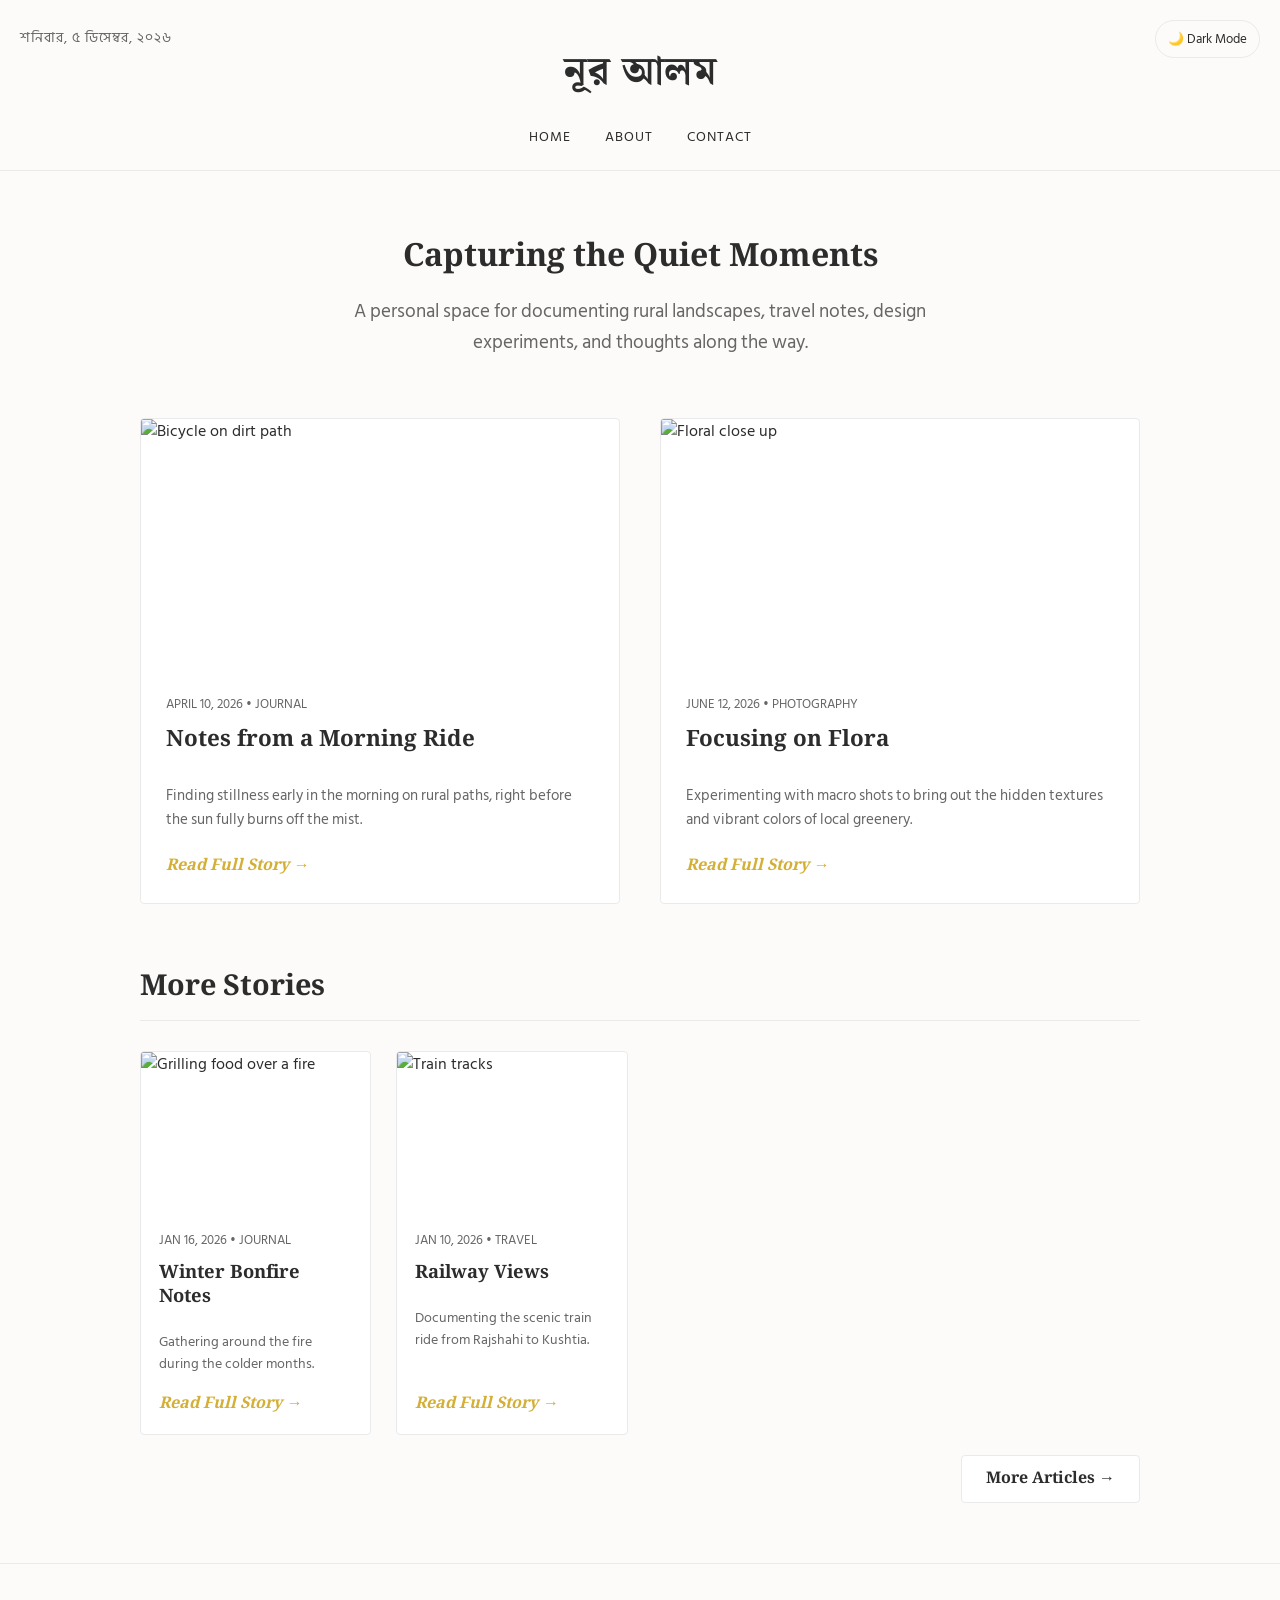
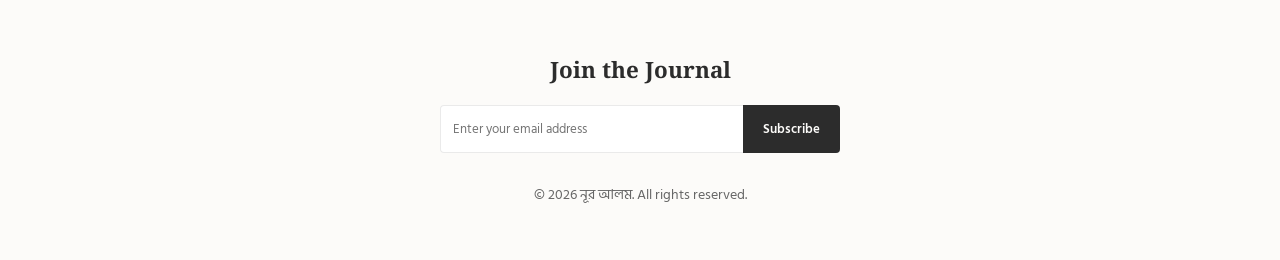
==== index.html @ 01875723 "Initial commit" ====
<!DOCTYPE html>
<html lang="bn">
<head>
    <meta charset="UTF-8">
    <meta name="viewport" content="width=device-width, initial-scale=1.0">
    <title>নূর আলম | Home</title>
    <link rel="preconnect" href="https://fonts.googleapis.com">
    <link rel="preconnect" href="https://fonts.gstatic.com" crossorigin>
    <link href="https://fonts.googleapis.com/css2?family=Hind+Siliguri:wght@300;400;600&family=Noto+Naskh+Arabic:wght@400;700&family=Noto+Serif+Bengali:wght@400;700&display=swap" rel="stylesheet">
    <link rel="stylesheet" href="style.css">
</head>
<body>

    <header>
        <div class="container">
            <span id="current-date" class="header-date"></span>
            <button id="theme-toggle">🌙 Dark Mode</button>
            <a href="index.html" class="logo">নূর আলম</a>
            <nav>
                <a href="index.html">Home</a>
                <a href="about.html">About</a>
                <a href="contact.html">Contact</a>
            </nav>
        </div>
    </header>

    <main class="container">
        <section class="hero">
            <h2>Capturing the Quiet Moments</h2>
            <p>A personal space for documenting rural landscapes, travel notes, design experiments, and thoughts along the way.</p>
        </section>

        <!-- TOP SECTION: BIG FEATURED ARTICLES -->
        <section class="blog-grid">
            <article class="post-card">
                <img src="https://images.unsplash.com/photo-1471506480208-91b3a4cc78be?auto=format&fit=crop&w=800&q=80" alt="Bicycle on dirt path" class="post-image">
                <div class="post-content">
                    <span class="post-meta">April 10, 2026 • Journal</span>
                    <h3 class="post-title"><a href="post-ride.html">Notes from a Morning Ride</a></h3>
                    <p class="post-excerpt">Finding stillness early in the morning on rural paths, right before the sun fully burns off the mist.</p>
                    <a href="post-ride.html" class="read-more">Read Full Story →</a>
                </div>
            </article>

            <article class="post-card">
                <img src="https://images.unsplash.com/photo-1490750967868-88aa4486c946?auto=format&fit=crop&w=800&q=80" alt="Floral close up" class="post-image">
                <div class="post-content">
                    <span class="post-meta">June 12, 2026 • Photography</span>
                    <h3 class="post-title"><a href="#">Focusing on Flora</a></h3>
                    <p class="post-excerpt">Experimenting with macro shots to bring out the hidden textures and vibrant colors of local greenery.</p>
                    <a href="#" class="read-more">Read Full Story →</a>
                </div>
            </article>
        </section>

        <!-- BOTTOM SECTION: COMPACT ARTICLES -->
        <h3 class="section-title">More Stories</h3>
        
        <section class="more-stories-grid">
            <article class="post-card">
                <img src="https://images.unsplash.com/photo-1555939594-58d7cb561ad1?auto=format&fit=crop&w=500&q=80" alt="Grilling food over a fire" class="small-post-image">
                <div class="post-content">
                    <span class="post-meta">Jan 16, 2026 • Journal</span>
                    <h3 class="post-title"><a href="#">Winter Bonfire Notes</a></h3>
                    <p class="post-excerpt">Gathering around the fire during the colder months.</p>
                    <a href="#" class="read-more">Read Full Story →</a>
                </div>
            </article>

            <article class="post-card">
                <img src="https://images.unsplash.com/photo-1541348263662-e068f62f3f72?auto=format&fit=crop&w=500&q=80" alt="Train tracks" class="small-post-image">
                <div class="post-content">
                    <span class="post-meta">Jan 10, 2026 • Travel</span>
                    <h3 class="post-title"><a href="#">Railway Views</a></h3>
                    <p class="post-excerpt">Documenting the scenic train ride from Rajshahi to Kushtia.</p>
                    <a href="#" class="read-more">Read Full Story →</a>
                </div>
            </article>
        </section>

        <!-- MORE ARTICLES BUTTON -->
        <div class="more-articles-container">
            <a href="all-articles.html" class="btn-more">More Articles →</a>
        </div>
    </main>

    <footer>
        <div class="container">
            <div class="newsletter">
                <h4 class="newsletter-title">Join the Journal</h4>
                <form class="newsletter-form" onsubmit="event.preventDefault(); alert('Thank you for subscribing!');">
                    <input type="email" placeholder="Enter your email address" required>
                    <button type="submit">Subscribe</button>
                </form>
            </div>
            <p>&copy; 2026 নূর আলম. All rights reserved.</p>
        </div>
    </footer>

    <script>
        const btn = document.getElementById('theme-toggle');
        if(localStorage.getItem('theme') === 'dark') { document.documentElement.setAttribute('data-theme', 'dark'); btn.textContent = '☀️ Light Mode'; }
        btn.addEventListener('click', () => {
            if(document.documentElement.getAttribute('data-theme') === 'dark') { document.documentElement.removeAttribute('data-theme'); localStorage.setItem('theme', 'light'); btn.textContent = '🌙 Dark Mode'; } 
            else { document.documentElement.setAttribute('data-theme', 'dark'); localStorage.setItem('theme', 'dark'); btn.textContent = '☀️ Light Mode'; }
        });
        const dateElement = document.getElementById('current-date');
        const options = { weekday: 'long', year: 'numeric', month: 'long', day: 'numeric' };
        dateElement.textContent = new Date().toLocaleDateString('bn-BD', options);
    </script>
</body>
</html>
---- style.css ----
/* --- THEME VARIABLES (Light & Dark Mode) --- */
:root {
    --bg-color: #fcfbf9;
    --text-main: #2c2c2c;
    --text-muted: #666666;
    --accent: #d4af37;
    --border-color: #eaeaea;
    --card-bg: #ffffff;
}

[data-theme="dark"] {
    --bg-color: #121212;
    --text-main: #e0e0e0;
    --text-muted: #a0a0a0;
    --accent: #f2c94c;
    --border-color: #333333;
    --card-bg: #1e1e1e;
}

/* --- BASE STYLES & FONTS --- */
body {
    font-family: 'Hind Siliguri', 'Noto Naskh Arabic', sans-serif;
    background-color: var(--bg-color);
    color: var(--text-main);
    line-height: 1.6;
    margin: 0;
    padding: 0;
    transition: background-color 0.3s, color 0.3s;
}

h1, h2, h3, .logo { 
    font-family: 'Noto Serif Bengali', 'Noto Naskh Arabic', serif; 
    font-weight: 700; 
    margin: 0; 
}

a { text-decoration: none; color: var(--text-main); transition: color 0.3s ease; }
a:hover { color: var(--accent); }
.container { max-width: 1000px; margin: 0 auto; padding: 0 20px; }

/* --- HEADER & NAVIGATION --- */
header { padding: 40px 0 20px 0; text-align: center; border-bottom: 1px solid var(--border-color); position: relative; }
.logo { font-size: 2.5rem; letter-spacing: 1px; }
nav { margin-top: 20px; }
nav a { margin: 0 15px; font-size: 0.9rem; text-transform: uppercase; letter-spacing: 1px; }

.header-date {
    position: absolute; top: 28px; left: 20px;
    font-size: 0.85rem; color: var(--text-muted);
    text-transform: uppercase; letter-spacing: 1px;
    font-family: 'Hind Siliguri', sans-serif;
}

#theme-toggle {
    position: absolute; top: 20px; right: 20px;
    background: none; border: 1px solid var(--border-color); color: var(--text-main);
    padding: 8px 12px; border-radius: 20px; cursor: pointer; font-size: 0.8rem;
    font-family: 'Hind Siliguri', sans-serif;
}
#theme-toggle:hover { border-color: var(--accent); color: var(--accent); }

/* --- HOME PAGE SECTIONS --- */
.hero { text-align: center; padding: 60px 0; }
.hero h2 { font-size: 2rem; margin-bottom: 15px; }
.hero p { color: var(--text-muted); font-size: 1.2rem; max-width: 600px; margin: 0 auto; }
.section-title { font-size: 1.8rem; margin: 60px 0 30px 0; padding-bottom: 10px; border-bottom: 1px solid var(--border-color); }

/* --- GRIDS --- */
.blog-grid { display: grid; grid-template-columns: repeat(auto-fit, minmax(400px, 1fr)); gap: 40px; }
/* Changed to auto-fill to prevent single cards from stretching */
.more-stories-grid { display: grid; grid-template-columns: repeat(auto-fill, minmax(220px, 1fr)); gap: 25px; padding-bottom: 20px; }

/* --- CARD DESIGNS --- */
.post-card { background: var(--card-bg); border: 1px solid var(--border-color); border-radius: 4px; overflow: hidden; transition: transform 0.3s ease; display: flex; flex-direction: column; }
.post-card:hover { transform: translateY(-5px); }
.post-image { width: 100%; height: 250px; object-fit: cover; }
.small-post-image { width: 100%; height: 160px; object-fit: cover; }

.post-content { padding: 25px; flex-grow: 1; display: flex; flex-direction: column; }
.post-meta { font-size: 0.8rem; color: var(--text-muted); text-transform: uppercase; margin-bottom: 10px; display: block; }
.post-title { font-size: 1.4rem; margin-bottom: 15px; line-height: 1.3; }
.post-excerpt { color: var(--text-muted); font-size: 0.95rem; margin-bottom: 20px; flex-grow: 1; }
.read-more { font-family: 'Noto Serif Bengali', 'Noto Naskh Arabic', serif; font-style: italic; color: var(--accent); font-weight: 700; margin-top: auto; }

.more-stories-grid .post-content { padding: 18px; }
.more-stories-grid .post-title { font-size: 1.15rem; margin-bottom: 10px; }
.more-stories-grid .post-excerpt { font-size: 0.85rem; margin-bottom: 15px; }

/* --- MORE ARTICLES BUTTON --- */
.more-articles-container { text-align: right; padding-bottom: 60px; }
.btn-more { display: inline-block; padding: 10px 24px; background: var(--card-bg); border: 1px solid var(--border-color); color: var(--text-main); font-family: 'Noto Serif Bengali', 'Noto Naskh Arabic', serif; font-weight: 700; border-radius: 4px; transition: all 0.3s ease; }
.btn-more:hover { background: var(--accent); color: #fff; border-color: var(--accent); }

/* --- ARTICLE PAGE --- */
.article-wrapper { max-width: 680px; margin: 40px auto 80px auto; padding: 0 20px; }
.article-header { text-align: center; margin-bottom: 40px; }
.article-title { font-size: 2.5rem; line-height: 1.2; margin-bottom: 15px; }
.article-body { font-size: 1.15rem; line-height: 1.8; color: var(--text-main); }
.article-body p { margin-bottom: 25px; }
.drop-cap::first-letter { font-family: 'Noto Serif Bengali', 'Noto Naskh Arabic', serif; float: left; font-size: 4rem; line-height: 0.8; padding-right: 10px; padding-top: 4px; color: var(--accent); }
.article-body img { width: 100%; border-radius: 4px; margin: 30px 0 10px 0; }
.image-caption { text-align: center; font-size: 0.9rem; color: var(--text-muted); font-style: italic; margin-bottom: 30px; }

/* --- FOOTER & NEWSLETTER --- */
footer { text-align: center; padding: 60px 0 40px 0; border-top: 1px solid var(--border-color); color: var(--text-muted); font-size: 0.9rem; }
.newsletter { max-width: 400px; margin: 0 auto 30px auto; }
.newsletter-title { font-family: 'Noto Serif Bengali', 'Noto Naskh Arabic', serif; font-size: 1.4rem; color: var(--text-main); margin-bottom: 15px; }
.newsletter-form { display: flex; }
.newsletter-form input { flex-grow: 1; padding: 12px; border: 1px solid var(--border-color); border-right: none; border-radius: 4px 0 0 4px; background: var(--card-bg); color: var(--text-main); font-family: inherit; }
.newsletter-form button { padding: 12px 20px; background: var(--text-main); color: var(--bg-color); border: none; border-radius: 0 4px 4px 0; cursor: pointer; font-weight: 600; transition: background 0.3s; font-family: 'Hind Siliguri', sans-serif;}
.newsletter-form button:hover { background: var(--accent); color: #fff; }
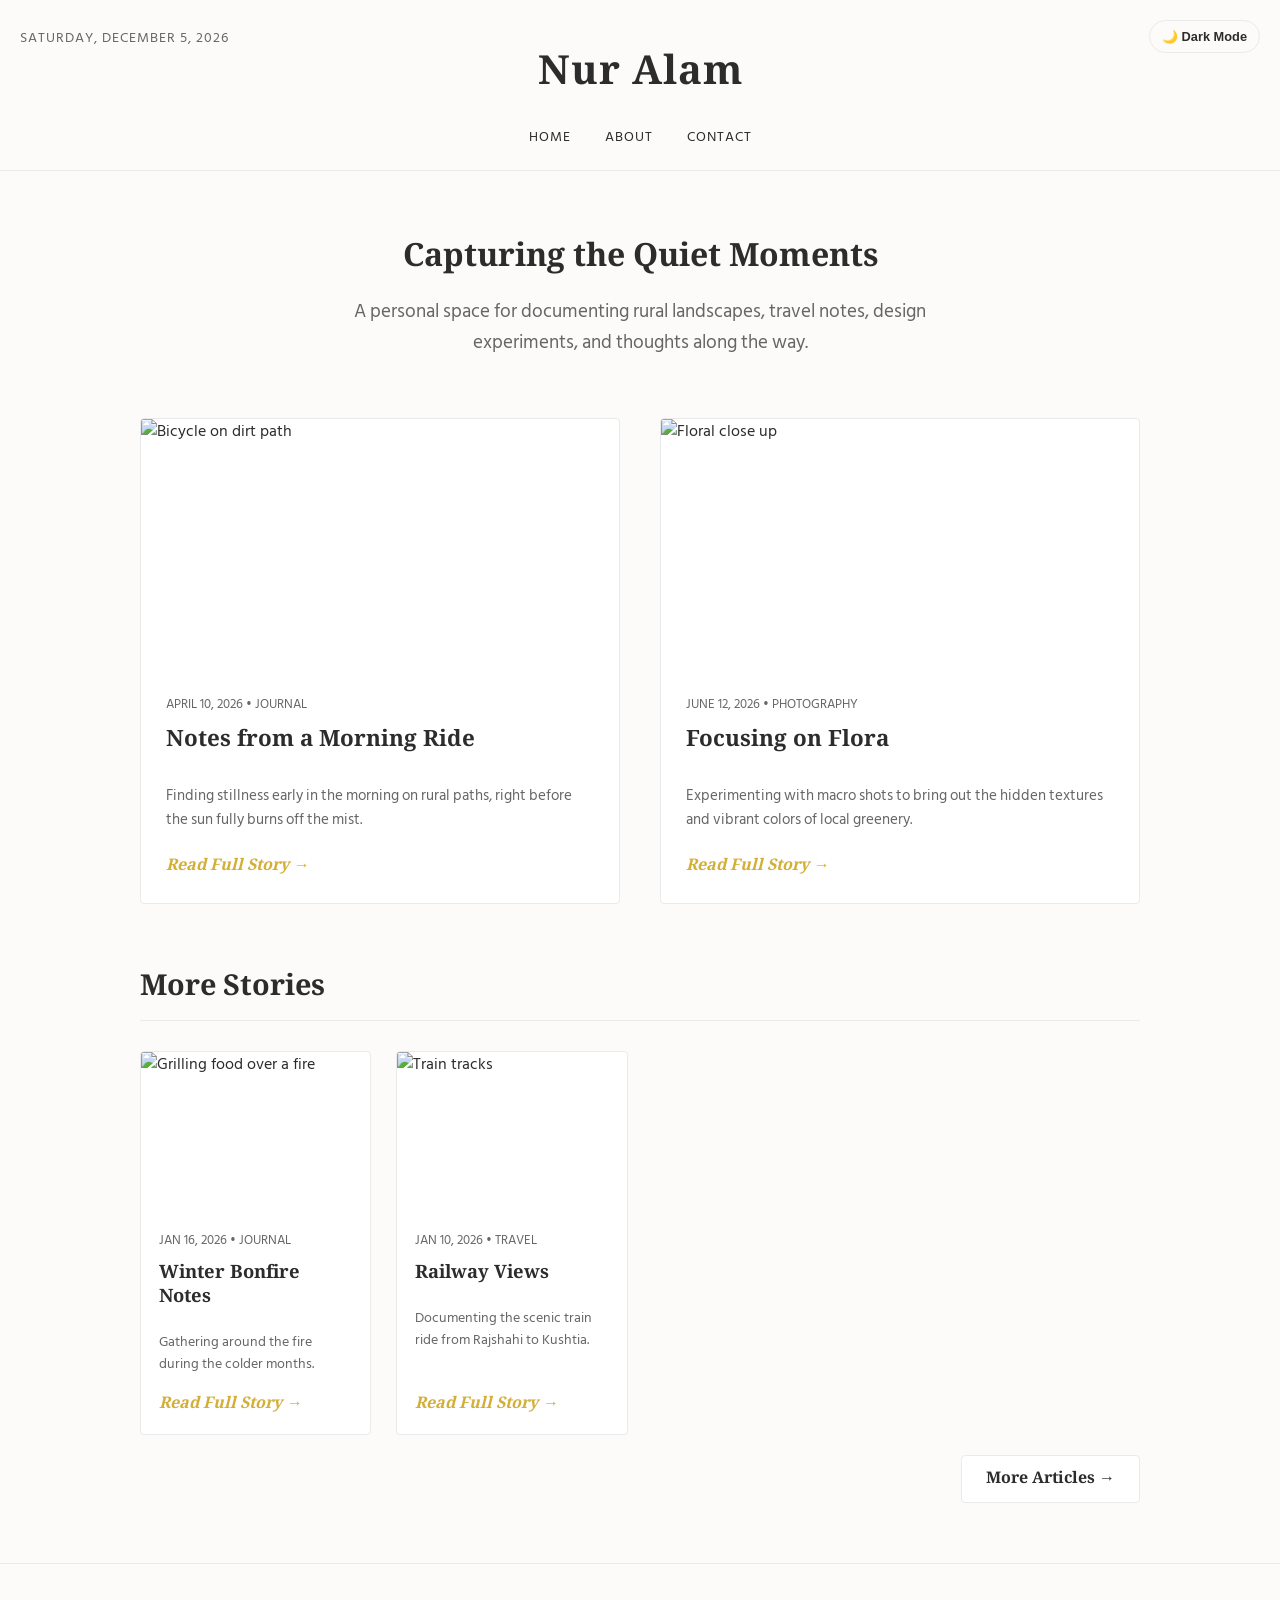
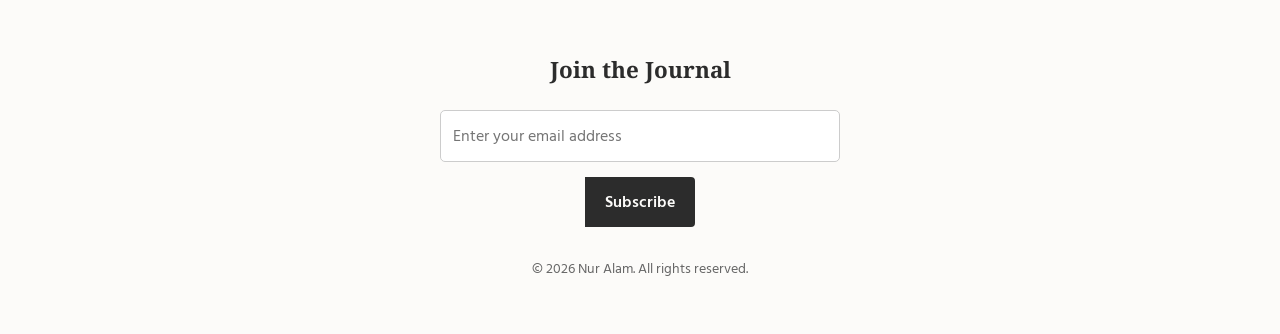
==== commit fe5f923f: "Centered submit button" ====
--- a/index.html
+++ b/index.html
@@ -1,9 +1,9 @@
 <!DOCTYPE html>
-<html lang="bn">
+<html lang="en">
 <head>
     <meta charset="UTF-8">
     <meta name="viewport" content="width=device-width, initial-scale=1.0">
-    <title>নূর আলম | Home</title>
+    <title>Nur Alam | Home</title>
     <link rel="preconnect" href="https://fonts.googleapis.com">
     <link rel="preconnect" href="https://fonts.gstatic.com" crossorigin>
     <link href="https://fonts.googleapis.com/css2?family=Hind+Siliguri:wght@300;400;600&family=Noto+Naskh+Arabic:wght@400;700&family=Noto+Serif+Bengali:wght@400;700&display=swap" rel="stylesheet">
@@ -15,7 +15,7 @@
         <div class="container">
             <span id="current-date" class="header-date"></span>
             <button id="theme-toggle">🌙 Dark Mode</button>
-            <a href="index.html" class="logo">নূর আলম</a>
+            <a href="index.html" class="logo">Nur Alam</a>
             <nav>
                 <a href="index.html">Home</a>
                 <a href="about.html">About</a>
@@ -93,7 +93,7 @@
                     <button type="submit">Subscribe</button>
                 </form>
             </div>
-            <p>&copy; 2026 নূর আলম. All rights reserved.</p>
+            <p>&copy; 2026 Nur Alam. All rights reserved.</p>
         </div>
     </footer>
 
@@ -106,7 +106,7 @@
         });
         const dateElement = document.getElementById('current-date');
         const options = { weekday: 'long', year: 'numeric', month: 'long', day: 'numeric' };
-        dateElement.textContent = new Date().toLocaleDateString('bn-BD', options);
+        dateElement.textContent = new Date().toLocaleDateString('en-US', options);
     </script>
 </body>
 </html>
--- a/style.css
+++ b/style.css
@@ -108,4 +108,69 @@
 .newsletter-form { display: flex; }
 .newsletter-form input { flex-grow: 1; padding: 12px; border: 1px solid var(--border-color); border-right: none; border-radius: 4px 0 0 4px; background: var(--card-bg); color: var(--text-main); font-family: inherit; }
 .newsletter-form button { padding: 12px 20px; background: var(--text-main); color: var(--bg-color); border: none; border-radius: 0 4px 4px 0; cursor: pointer; font-weight: 600; transition: background 0.3s; font-family: 'Hind Siliguri', sans-serif;}
-.newsletter-form button:hover { background: var(--accent); color: #fff; }+.newsletter-form button:hover { background: var(--accent); color: #fff; }
+
+/* --- RESPONSIVE DESIGN (FOR PHONES) --- */
+@media screen and (max-width: 600px) {
+    /* Stack the main grid so articles aren't side-by-side */
+    .blog-grid, .more-stories-grid {
+        grid-template-columns: 1fr;
+    }
+
+    /* Shrink the font sizes so they don't break the layout */
+    h1 { font-size: 1.8rem; }
+    .hero h2 { font-size: 1.5rem; }
+    .post-title { font-size: 1.2rem; }
+    
+    /* Make headers more compact for small screens */
+    header { padding: 20px 0; }
+    .logo { font-size: 1.8rem; }
+    nav a { margin: 0 5px; font-size: 0.8rem; }
+    
+    /* Hide the date on phones to save space if it looks cluttered */
+    .header-date { display: none; }
+}
+
+/* --- CONTACT FORM STYLING --- */
+form {
+    max-width: 600px; /* Keeps the form from stretching too wide */
+    margin: 20px 0;   
+    display: flex;
+    flex-direction: column; /* Stacks the boxes vertically */
+    gap: 15px; /* Adds space between each box */
+}
+
+input[type="text"], 
+input[type="email"], 
+textarea {
+    width: 100%;
+    padding: 12px;
+    border: 1px solid #ccc;
+    border-radius: 5px; /* Slightly rounds the corners */
+    font-family: inherit;
+    font-size: 1rem;
+    box-sizing: border-box;
+}
+
+textarea {
+    min-height: 150px; /* Makes the message box taller */
+    resize: vertical;
+}
+
+button, 
+input[type="submit"] {
+    padding: 12px 24px;
+    background-color: #333;
+    color: #fff;
+    border: none;
+    border-radius: 5px;
+    cursor: pointer;
+    font-size: 1rem;
+    font-weight: bold;
+    align-self: center; /* Keeps the button from stretching across the whole screen */
+}
+
+button:hover, 
+input[type="submit"]:hover {
+    background-color: #555; /* Changes color slightly when you hover over it */
+}
